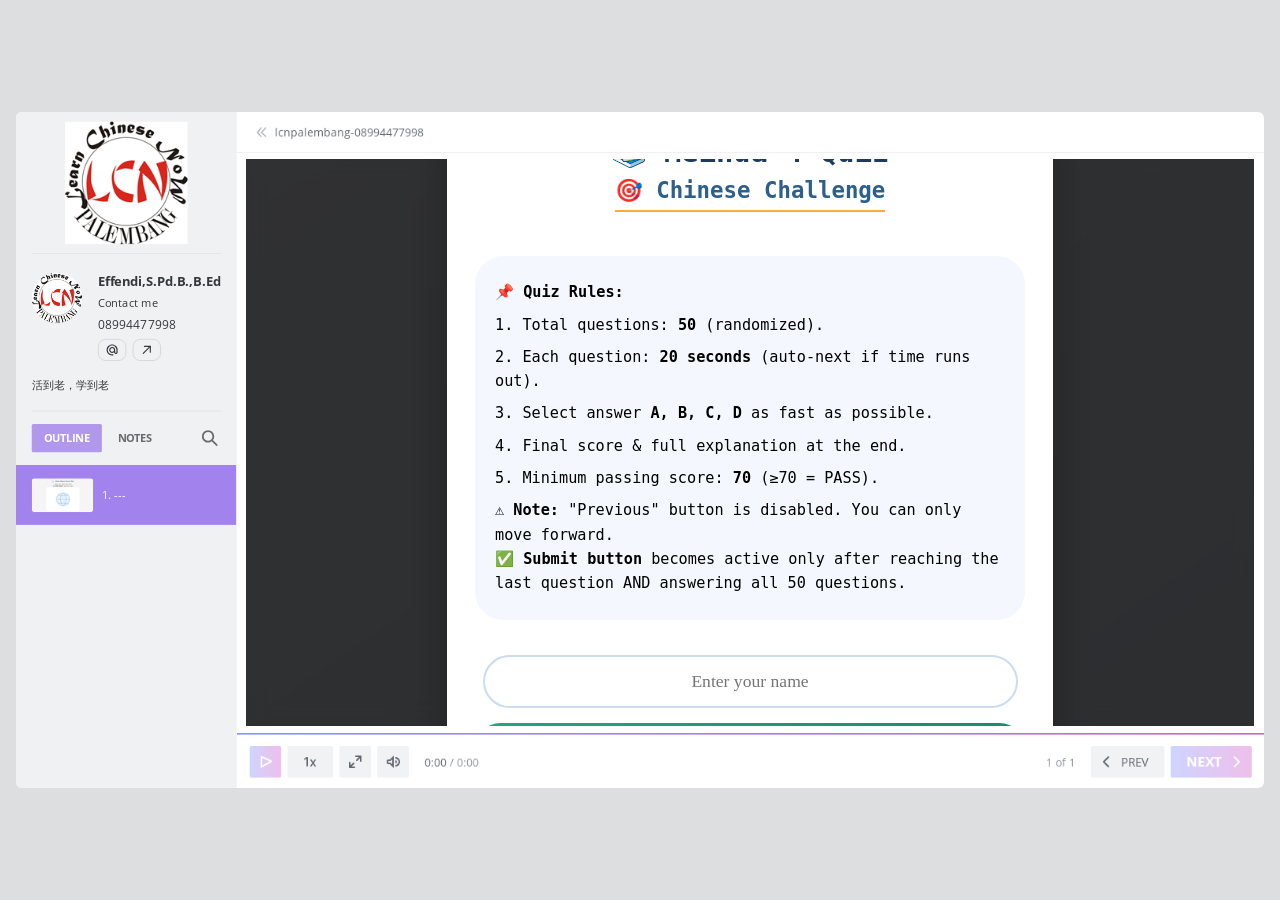
==== index.html @ 8b6134a0 "Add files via upload" ====
<!DOCTYPE html>
<!-- Created with iSpring --><!-- 1576 864 --><!--version 11.7.0.5 --><!--type html --><!--mainFolder ./ -->
<html style=background-color:#dcdee0;>
<head>
    <meta http-equiv="Content-Type" content="text/html;charset=utf-8"/><meta name="viewport" content="width=device-width,initial-scale=1,minimum-scale=1,maximum-scale=1,user-scalable=no"/><meta name="format-detection" content="telephone=no"/><meta name="apple-mobile-web-app-capable" content="yes"/><meta name="apple-mobile-web-app-status-bar-style" content="black"/><meta http-equiv="X-UA-Compatible" content="IE=edge"/><meta name="msapplication-tap-highlight" content="no"/><title>REMEDI2</title><link rel="apple-touch-icon-precomposed" href="data/apple-touch-icon.png"/><link rel="shortcut icon" type="image/ico" href="data/favicon.ico"/><style>body {background-color:#dcdee0;}#spr0_1ec244 {display:none;}</style>
    
    
    <style>
		#playerView {
			position:absolute;
			-webkit-tap-highlight-color:rgba(0,0,0,0);
			-webkit-user-select:none;
			-moz-user-select:none;
			-webkit-touch-callout:none;
			-webkit-user-drag:none;
		}
		#playerView * {
			position:absolute;
		}
		#preloader {
			width: 50px;
			height: 50px;
			position: absolute;
			top: 0;
			left: 0;
			bottom: 0;
			right: 0;
			margin: auto;
			border-radius: 10px;
			background-color: rgba(0, 0, 0, 0.5);
		}

		#preloader::after {
			content: '';
			position: absolute;
			background: url([data-uri]);
			background-size: cover;
			top: 0;
			left: 0;
			bottom: 0;
			right: 0;
			animation: preloader_spin 1s infinite linear;
			-webkit-animation: preloader_spin 1s infinite linear;
		}

		@keyframes preloader_spin { 0% {transform: rotate(0deg);} 100% {transform: rotate(360deg);} }
		@-webkit-keyframes preloader_spin { 0% {-webkit-transform: rotate(0deg);} 100% {-webkit-transform: rotate(360deg);}}
    </style>
</head>
<body>
	<div id="preloader"></div>
	<script src="data/browsersupport.js?489E07B5"></script>
	<script src="data/player.js?489E07B5"></script>
    <div id="content"></div>
    <div id="spr0_1ec244"></div>
    <script>
		document.addEventListener("DOMContentLoaded", () => (function(startup){
			function start(savedPresentationState)
			{
				var presInfo = "eNq9Wctu28oZfhVCRXa2Ism6uouWIqmYMCXqiJSdNAkIihxZc0yRKi/y8QkMnO666HOcXYEuumufpsApuusr9P9nSIkUdXOaNk5Cceab/34b+UuFVq4rX3r1blsRe1eXjU6jedkc9OXLfq/fvuxIjYHc6NelRk9+qVxUYgBPlKEiqw14c/DVc/yV7ZHlzPYfLmvdXq/Z7HR6vS7sP1Wu641u7aKyqFx3GvB0AO8EITFWodWo1VvtWg9gq3XlGt7aF5UEhaFRlNCYWPV6tVOtWa1fI6Ry/fFLxYddZT4nvksvjOrYrfarF/2q4gLge9iSAj+2nVhYEliYwcI///q3X/74l3/99Id///1Pv/z5Z/6Zy1VZxPHq+tPbT29nNK56z5/e5vUADNlR7bcPS5t6VSdYcnEqRVXHlesvzJSuHduf3q4WQRzUqytGCtj1mswIvebLRUVCqFfEe8FDHg6WYXh4vpwnLnrCmnm2/1h5efl8mEmeR2cPj+hcJsxCzCVfKo/4H7zGYUIuKvbGV6sVHIrYK0CuGiwA5rYXEbbMPr18frngaD8qoJvH0asi+uoE7TiPrp9Ar46jUc0teF4UpM3A3BJlyl4R3DoOXufB3eMyR/vEOIwme+Q4jJ4X0L0T6FkB3TmOXicF9Akt124e3awdR8cFuTu1/[base64]/2mmp3ll4Pam7BPoyEhEC3tFonTJ4PTu+OM5fTzy55w/ngLGCG3xFFg1qwZqJhvln4L6p7e8SwmNmiArpnpbXcRLD0tYwLQsdab5xiruNsNThjyYxgO/wmxW0VfEFwyb1Svg+jFlO/fjWvUpmM8rcE4EBtVau9ttdtqtdgMSTEarNHqNXrvbaTFb7ADcIuABXrNABt6zk8zr35g566HMElsp6EkpGt9cClqSYnZajKv/lTG28gBt1vhmQeiScGK7NIHQwSYXeEEYsdyIIEX7tvP4EAaJ7+IS2wTRf6UMBvUBTlHBynZoDIEOGRI/r3DwMHRNlVk1QQIKdGDix1s6ohPTNSlQExvdhiJ/FbWbYE3CAjFZVhpK6xXETPJDXKAARax7Jb+Swh61BuzPK+mUFWo2mt2mcg4ZDWak/8ZhK/vhkMNlSVaU2qnznv1MwgMUzrIGp1DySLsOwXySe0iXdvjcT+I48ItCuOQhJADuQSo8hBDsYGxehDMO3XavtSMd5uxW/3ZrIEnF/c8bGd5NRFlVRuYRMTZ+zWSpd//vwrBcLxi222s35H6eUu2UYRmRcpR26q1av/0aSiUvnxchuyTKopxFJyJO4LsH4mVLCpJm0PxaUmXRlBb+vJJe2W1fJdYBx32NSF+XoHuIlMU5g9ILdik/DgNvbPuE3RN9e00f7JgG/jBwETp7NnDCxN66CgPIuCjq24wT8e2ZR9ysIS45fgUIyENGwqRL4lGf3TIWwZNmz4i3mZnXNKJwPmvrDCFJXKPthA2LI1AvW07HdljVk5iRziPHUPTGdhKRPBAXZxBJEzsmZTLjkKzLqxPyRH23QJtZYZQsZySM8lC2rvvec5kKqh/mF+4CL1kSiZv8kB3msD2wl9R73hltltSn0SP1pSSKgyX9kZlYyZyQihpws2z8uaAPCw/+xXeUPBFXAdaUbBRYJl5MPbImG2l8puEOLCJ26Cw296IFYHybZq5kA7y7ZYmairFG5nFed2yp+fdREJNor0MLzsFYIqHqz4O9G3fAONgov2vKmMbeVq4Zc1DE7w7pSyZnSsAJkjAiJh67y9PKq3CAF6RfRNH/lXq1jkmqIs9x3xIlSTEMta8pljhRRUsT+4pm9UXp1jJ1q6+8U0fYawIhhr8LIszIA/V96j8IwZwtsBsefrl0kJZumvrQGosjRQNS/QBUWwqYpUcOjcQ79Z1oqvrI6k/h/AhuXJXRJvuFzFpHSBiKaaqjd3hQdBwoDHRGPag0gkHiGBQ4fhgqkIKl6JR2pj7eqGYGq/[base64]/0FiYJ54nRA6M8f6+Y8UTg+NgTGCUAR97tvWpCbZGhbJPe0CY1ugsfOzZnihjTfyAv/wgeL/[base64]/bB7xR391o8I/75iabjfZTHbOoG2fRlhZM0TDu9YnM5MZ6aQsrO4qe4E5QMHjeJPy8OpJ0cJ1k5mmYCM3Og9Go74DZiRNnZ4CnyDySOhzkk/V7y+TBjr5ewjgI/lyuPBITxpuiYLbD2ziZB+B4j0BnZ94CJiwKUscMobJiqerr7yGSMH/08oZ+i2lzW974oGDa4/9sK9cgITCzcNpEpWNjdHjPaZ9CG7G2CStrNp1yyaLqPmqGAu1kZKqidijG+WHQnr090DWMzuyqltLD3GXVEnqOwmtcWrsw2leEuCkOnKTIGAffTdXfWQMRCr68z/D2s+AHsWC7a9t3cHBz8O4hPMOeS122h75l4vw+oT8KdpxmYFoVgKTy/k11L9tCWh9yux3HZLmKT3FAM6VSHmaGUXmY0zmKHGNjSDC6TGBI+zbmjChcXXi9OdOoGwFebdiTvM7S+xUm/jqG6UQn6ZomjqEc9lVMZwPuLZD9UbSLU6Dks3qJv9Aubb6HTiTnSSyDbHjZokY6yDNgRSMQthMku6ztQO+VvqGa2H3vySyicUqLBd/5hY3F3qmKdiK7t9uyMhCnmslWmA7h0k4tAXJjB07l5zWoKOB9kHgui02PPrI6BPpDky73w3kIlzFc9ewo8yYvd7/hzDYhcr4hchFyyhyGIk6kG7DFSGJDoYRR4xX2wI+osGYam9ERHLq0Y2cB9XTOvsvL4/mUkpkvFdTg3xHkcbtE+bKQLl/vwUI8YaKwrgJ13N/OkyUYst1Q/sgvIzHc2j6n+HRYNkqhkMzY1wLRLm5nNjbFPhdlaxMm2GYzHSM324Wx0lQhfL7NPGXzKrQM8DZSzciDyKkftvcEg02mUZCETqZeHojXJkhFNtwAcmiHj5CtZhB4e8CZF3IjfX47N02nX9uUINvkT4vEvgphwmy/mX41XZT5SKgFtgvG+MdPP3MYvwClmQHhyt9zwbpmF6KXl/8A0X9jQw==";
				PresentationPlayer.start(presInfo, "content", "playerView", onPlayerInit, savedPresentationState);
				function onPlayerInit(player)
				{
					(function(player){
	(function(player)
{
	function findConnector(win)
	{
		var retries = 0;
		while (!win.ispringPresentationConnector && win.parent && win.parent != win)
		{
			++retries;
			if (retries > 7)
			{
				return null;
			}

			win = win.parent;
		}
		return win.ispringPresentationConnector;
	}

	function getConnector()
	{
		var api = findConnector(window);
		if (!api && window.opener && (typeof(window.opener) != "undefined"))
		{
			api = findConnector(window.opener);
		}
		return api;
	}

	try
	{
		var connector = getConnector();
		if (connector)
		{
			connector.register(player);
		}
	}
	catch (e) {}
})(player);

})(player);

					var preloader = document.getElementById("preloader");
					preloader.parentNode.removeChild(preloader);
				}
			}

			if (startup)
				startup(start);
			else
				start();
		})());
    </script>
</body>
</html>
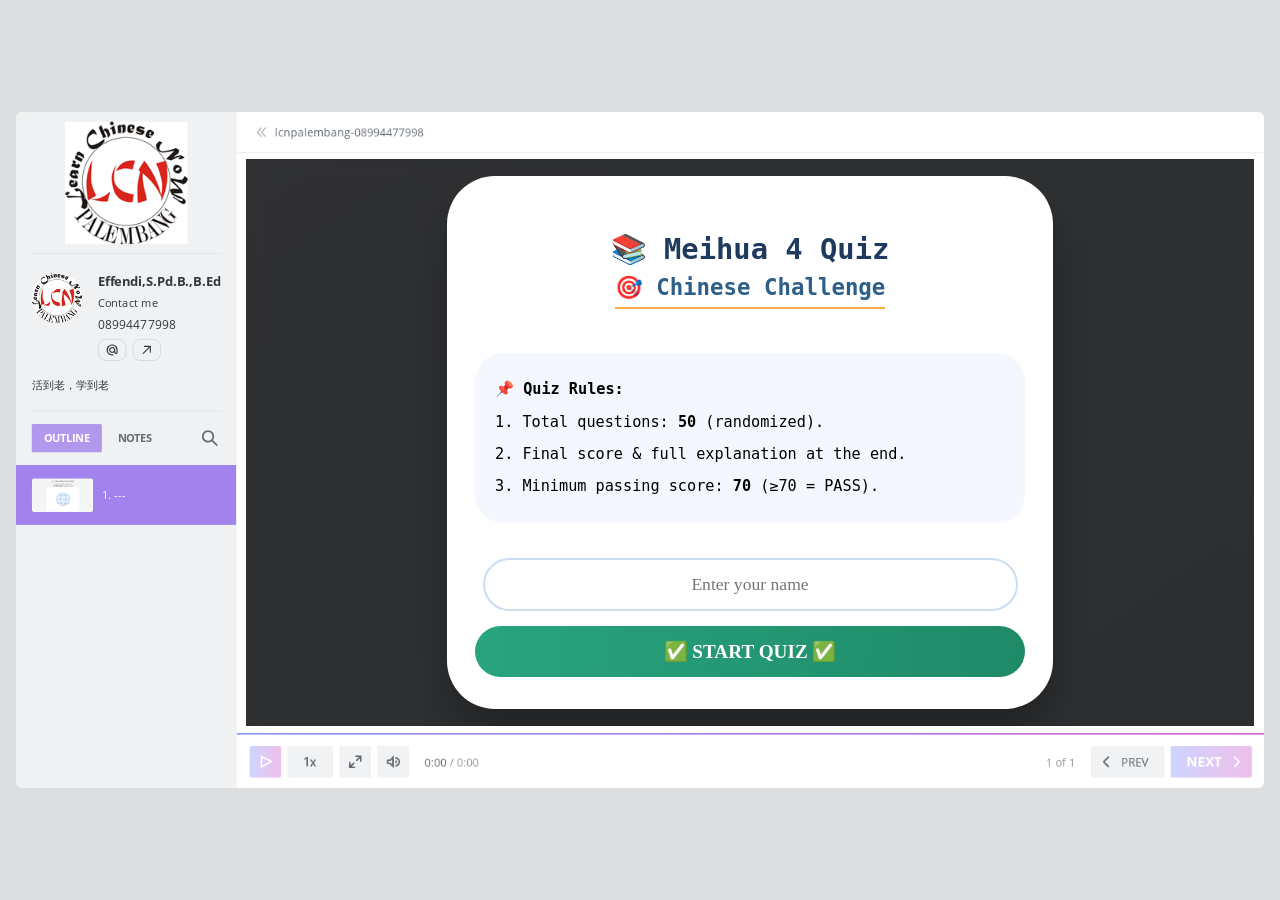
==== commit 8c4d4d2b: "Add files via upload" ====
--- a/index.html
+++ b/index.html
@@ -2,7 +2,7 @@
 <!-- Created with iSpring --><!-- 1576 864 --><!--version 11.7.0.5 --><!--type html --><!--mainFolder ./ -->
 <html style=background-color:#dcdee0;>
 <head>
-    <meta http-equiv="Content-Type" content="text/html;charset=utf-8"/><meta name="viewport" content="width=device-width,initial-scale=1,minimum-scale=1,maximum-scale=1,user-scalable=no"/><meta name="format-detection" content="telephone=no"/><meta name="apple-mobile-web-app-capable" content="yes"/><meta name="apple-mobile-web-app-status-bar-style" content="black"/><meta http-equiv="X-UA-Compatible" content="IE=edge"/><meta name="msapplication-tap-highlight" content="no"/><title>REMEDI2</title><link rel="apple-touch-icon-precomposed" href="data/apple-touch-icon.png"/><link rel="shortcut icon" type="image/ico" href="data/favicon.ico"/><style>body {background-color:#dcdee0;}#spr0_1ec244 {display:none;}</style>
+    <meta http-equiv="Content-Type" content="text/html;charset=utf-8"/><meta name="viewport" content="width=device-width,initial-scale=1,minimum-scale=1,maximum-scale=1,user-scalable=no"/><meta name="format-detection" content="telephone=no"/><meta name="apple-mobile-web-app-capable" content="yes"/><meta name="apple-mobile-web-app-status-bar-style" content="black"/><meta http-equiv="X-UA-Compatible" content="IE=edge"/><meta name="msapplication-tap-highlight" content="no"/><title>REVIEW2</title><link rel="apple-touch-icon-precomposed" href="data/apple-touch-icon.png"/><link rel="shortcut icon" type="image/ico" href="data/favicon.ico"/><style>body {background-color:#dcdee0;}#spr0_3e2be4 {display:none;}</style>
     
     
     <style>
@@ -49,15 +49,15 @@
 </head>
 <body>
 	<div id="preloader"></div>
-	<script src="data/browsersupport.js?489E07B5"></script>
-	<script src="data/player.js?489E07B5"></script>
+	<script src="data/browsersupport.js?E5E2941C"></script>
+	<script src="data/player.js?E5E2941C"></script>
     <div id="content"></div>
-    <div id="spr0_1ec244"></div>
+    <div id="spr0_3e2be4"></div>
     <script>
 		document.addEventListener("DOMContentLoaded", () => (function(startup){
 			function start(savedPresentationState)
 			{
-				var presInfo = "eNq9Wctu28oZfhVCRXa2Ism6uouWIqmYMCXqiJSdNAkIihxZc0yRKi/y8QkMnO666HOcXYEuumufpsApuusr9P9nSIkUdXOaNk5Cceab/34b+UuFVq4rX3r1blsRe1eXjU6jedkc9OXLfq/fvuxIjYHc6NelRk9+qVxUYgBPlKEiqw14c/DVc/yV7ZHlzPYfLmvdXq/Z7HR6vS7sP1Wu641u7aKyqFx3GvB0AO8EITFWodWo1VvtWg9gq3XlGt7aF5UEhaFRlNCYWPV6tVOtWa1fI6Ry/fFLxYddZT4nvksvjOrYrfarF/2q4gLge9iSAj+2nVhYEliYwcI///q3X/74l3/99Id///1Pv/z5Z/6Zy1VZxPHq+tPbT29nNK56z5/e5vUADNlR7bcPS5t6VSdYcnEqRVXHlesvzJSuHduf3q4WQRzUqytGCtj1mswIvebLRUVCqFfEe8FDHg6WYXh4vpwnLnrCmnm2/1h5efl8mEmeR2cPj+hcJsxCzCVfKo/4H7zGYUIuKvbGV6sVHIrYK0CuGiwA5rYXEbbMPr18frngaD8qoJvH0asi+uoE7TiPrp9Ar46jUc0teF4UpM3A3BJlyl4R3DoOXufB3eMyR/vEOIwme+Q4jJ4X0L0T6FkB3TmOXicF9Akt124e3awdR8cFuTu1/[base64]/2mmp3ll4Pam7BPoyEhEC3tFonTJ4PTu+OM5fTzy55w/ngLGCG3xFFg1qwZqJhvln4L6p7e8SwmNmiArpnpbXcRLD0tYwLQsdab5xiruNsNThjyYxgO/wmxW0VfEFwyb1Svg+jFlO/fjWvUpmM8rcE4EBtVau9ttdtqtdgMSTEarNHqNXrvbaTFb7ADcIuABXrNABt6zk8zr35g566HMElsp6EkpGt9cClqSYnZajKv/lTG28gBt1vhmQeiScGK7NIHQwSYXeEEYsdyIIEX7tvP4EAaJ7+IS2wTRf6UMBvUBTlHBynZoDIEOGRI/r3DwMHRNlVk1QQIKdGDix1s6ohPTNSlQExvdhiJ/FbWbYE3CAjFZVhpK6xXETPJDXKAARax7Jb+Swh61BuzPK+mUFWo2mt2mcg4ZDWak/8ZhK/vhkMNlSVaU2qnznv1MwgMUzrIGp1DySLsOwXySe0iXdvjcT+I48ItCuOQhJADuQSo8hBDsYGxehDMO3XavtSMd5uxW/3ZrIEnF/c8bGd5NRFlVRuYRMTZ+zWSpd//vwrBcLxi222s35H6eUu2UYRmRcpR26q1av/0aSiUvnxchuyTKopxFJyJO4LsH4mVLCpJm0PxaUmXRlBb+vJJe2W1fJdYBx32NSF+XoHuIlMU5g9ILdik/DgNvbPuE3RN9e00f7JgG/jBwETp7NnDCxN66CgPIuCjq24wT8e2ZR9ysIS45fgUIyENGwqRL4lGf3TIWwZNmz4i3mZnXNKJwPmvrDCFJXKPthA2LI1AvW07HdljVk5iRziPHUPTGdhKRPBAXZxBJEzsmZTLjkKzLqxPyRH23QJtZYZQsZySM8lC2rvvec5kKqh/mF+4CL1kSiZv8kB3msD2wl9R73hltltSn0SP1pSSKgyX9kZlYyZyQihpws2z8uaAPCw/+xXeUPBFXAdaUbBRYJl5MPbImG2l8puEOLCJ26Cw296IFYHybZq5kA7y7ZYmairFG5nFed2yp+fdREJNor0MLzsFYIqHqz4O9G3fAONgov2vKmMbeVq4Zc1DE7w7pSyZnSsAJkjAiJh67y9PKq3CAF6RfRNH/lXq1jkmqIs9x3xIlSTEMta8pljhRRUsT+4pm9UXp1jJ1q6+8U0fYawIhhr8LIszIA/V96j8IwZwtsBsefrl0kJZumvrQGosjRQNS/QBUWwqYpUcOjcQ79Z1oqvrI6k/h/AhuXJXRJvuFzFpHSBiKaaqjd3hQdBwoDHRGPag0gkHiGBQ4fhgqkIKl6JR2pj7eqGYGq/[base64]/0FiYJ54nRA6M8f6+Y8UTg+NgTGCUAR97tvWpCbZGhbJPe0CY1ugsfOzZnihjTfyAv/wgeL/[base64]/bB7xR391o8I/75iabjfZTHbOoG2fRlhZM0TDu9YnM5MZ6aQsrO4qe4E5QMHjeJPy8OpJ0cJ1k5mmYCM3Og9Go74DZiRNnZ4CnyDySOhzkk/V7y+TBjr5ewjgI/lyuPBITxpuiYLbD2ziZB+B4j0BnZ94CJiwKUscMobJiqerr7yGSMH/08oZ+i2lzW974oGDa4/9sK9cgITCzcNpEpWNjdHjPaZ9CG7G2CStrNp1yyaLqPmqGAu1kZKqidijG+WHQnr090DWMzuyqltLD3GXVEnqOwmtcWrsw2leEuCkOnKTIGAffTdXfWQMRCr68z/D2s+AHsWC7a9t3cHBz8O4hPMOeS122h75l4vw+oT8KdpxmYFoVgKTy/k11L9tCWh9yux3HZLmKT3FAM6VSHmaGUXmY0zmKHGNjSDC6TGBI+zbmjChcXXi9OdOoGwFebdiTvM7S+xUm/jqG6UQn6ZomjqEc9lVMZwPuLZD9UbSLU6Dks3qJv9Aubb6HTiTnSSyDbHjZokY6yDNgRSMQthMku6ztQO+VvqGa2H3vySyicUqLBd/5hY3F3qmKdiK7t9uyMhCnmslWmA7h0k4tAXJjB07l5zWoKOB9kHgui02PPrI6BPpDky73w3kIlzFc9ewo8yYvd7/hzDYhcr4hchFyyhyGIk6kG7DFSGJDoYRR4xX2wI+osGYam9ERHLq0Y2cB9XTOvsvL4/mUkpkvFdTg3xHkcbtE+bKQLl/vwUI8YaKwrgJ13N/OkyUYst1Q/sgvIzHc2j6n+HRYNkqhkMzY1wLRLm5nNjbFPhdlaxMm2GYzHSM324Wx0lQhfL7NPGXzKrQM8DZSzciDyKkftvcEg02mUZCETqZeHojXJkhFNtwAcmiHj5CtZhB4e8CZF3IjfX47N02nX9uUINvkT4vEvgphwmy/mX41XZT5SKgFtgvG+MdPP3MYvwClmQHhyt9zwbpmF6KXl/8A0X9jQw==";
+				var presInfo = "eNq9Wctu28oZfhVCRXa2Ism6uouWokYxYUrUEWk7aRIQFDmy5pgiVV7k4xMYON110ec4uwJddNc+TYFTdNdX6P/PkBIp6mKnaZ3EFGe++e+3Ub5UWOWy8qXbh586uTjvNLrKebMHv3qttnzeH7a79XZ72Otd9J8rZ5UYwFNyq5K7Brw5+Oo5/sr26HJm+/fntW6v12x2Or1eF/YfK5f1Rrd2VllULjsNeDqAd4KQGqvQatY6zYsGwlbrymWjVm+fVRIUhkVRwmJq1evVTrVmtX6NkMrlxy8VH3bJfE59l50Z1Ylb7VfP+lXiAuB72FICP7adWFpSWJjBwj//+rdf/viXf/30h3///U+//Pln8VnIVVnE8ery09tPb2csrnpPn97m9QAM3VHtt/dLm3lVJ1gKcSpFVSeVyy/clK4d25/erhZBHNSrK04K2PWa3Ai95vNZRUGoV8R7wX0eXm+1OR6ezy8TFz1hzTzbf6g8P38+zCTPo7OHR/RSJtxC3CVfKg/4C17jMKFnFXvjq9UKDkX8FSAXDR4Ac9uLKF/mn54/P58JtB8V0M3j6FURfXGCdpxH10+gV8fRqOYWPC8K0uZgYYkyZa8Ibh0Hr/Pg7nGZo31iHEbTPXIcRs8L6N4J9KyA7hxHr5MC+oSWazePbtaOo+OC3J3afmsDvLIsRDDGeQR5xBP9Cwa0WPd2o+CMswmBS4hBhllh44l5GiTPGXukCCgVay25aAw7DWVw3u4pfai1Q3Iut5T2OVEuaqTVvIA/nWcheJq4kcdcWq9+jy52dlcd7nmzmOrxYjnL1ZNOl6d68wIEcjdKgDq1s612K/5Kubz4uVqr1fl2s9pp9jrNFtTyZqvT6DToeb2ORYal1vn4ObWgUNZND9fETzM9LSqDsDfjn0BHTiJa2CsapUuGoHcrHk/p40E85+LxGHBGaIvHwKpZNVAz2Sj/GNQ/vZ2SERmoUqMmDYipXlcX8dLDEhZwLUudab6xirvN8JShCKbJ0K9wm1X0FfUlw+b1Crh+TNnO/bhWfQzm8wqck4FBtdbudpuddqvdgAQboFUavUav3e20uC12AG4RcA+vWSAD79lJ5vVvzJz3UG6JrRTspBSNby4FK0kxOy3Gxf/KGFt5gDZvfLMgdGk4tV2WQOhgkwu8IIx4bkSQon3bebgPg8R3cYlvgui/IsNhfYhTVLCyHRZDoEOGxE8rHDwMXVMHvJogAQIdmPrxlo7sxGxNC9TkRrdBBl9F7SpY07BAbDAgDdJ6BTGT/hAXKEAR614MXklhj1pD/vNKOmWFmo1mt0leQkaDGem/cdjKvj/k8IEyIKR26rxnP9HwAIUXWUNQKHmkXYdgPsk9ZEs7fOoncRz4RSFceh9SAPcgFe5DCHYwtijCGYduu9fakQ5zdqt/uzVUlOL+540M76byQCVj84gYG79mstS7/3dheK4XDNvttRuDfp5S7ZRhOZFylHbqrVq//RpKJS+/LEJ2SZRFeRGdiDqB7x6Ily0pSJph82tJlUUjLfzzSnplt32VWAcc9zUifV2C7iFSFucFlJ6xS/lxGHgT26f8nujba3ZvxyzwR4GL0NmTgRMm9tZVGEDGRVHf5pyob8886mYNcSnwK0BAHnISJltSj/n8lrEIHjV7Rr3NzLxmEYPzWVvnCEURGm0nbFgcg3rZcjq2w6qexJx0HjmBojexk4jmgbg4g0ia2jEtk5mEdF1endJH5rsF2twK42Q5o2GUh/J13feeylRQ/TC/[base64]/[base64]/F8PuKwOxmkHsnTa6GIMiWwMLDuVPMKv/oNKRR5V3pk8UJiBkw4kEV0bXuJiOksRwVV05SVqxHYwRroyg3/YNz0TdXU0KiDwEnwKlECD1W0xxY4hAJaAqkj+V0BNWFOnIRloKaOr/M4jfkPJZCwVg4lyh6HZYVEnkzSgNwYE+cnAVIUCwjdgPuG2FTm851lDGLdLy5mvEShFlv62JzqmkhHS9F0A2yvyBPu5GNQ8l4Fw91okPbgMoLsyA8sluaJ50mRA2O8v+9Y8cTwOBgTGGXAx55t/cYEW6NC2ac9IExrdBY+9mxPyUSTP+B/flC8X+2DiEThOUKmgHyTZk4pOfh6lhlFGre6BuGYLaK7+dyQQm+mUx6qnK5qQC0wATqaaAQyAcAfgkRa2GuK/WQNTZ/3EAhkFqatBDdw7GN+ktIc6CMZsgmqgjlVFfQm5ncQhk9n/LSdxIsgBKqR5LKIDxycNKYX7udnPqxm8YIBMljazK+mHKbyHbQKCFRdM6CKDbIVjATflQahjdT2gqeywU1JQjui4UGIJWtahpJkz9sHvFLfXWnwT/jmKpuN9lOd8KibZNGWFkzZMO706YDLjfXSllZ2FD3CnaBg8LxJxHl1rOjgOsXM0zARmp0HozHfAbNTJ87OAE+ZeyR1OMg30O8sUwQ7+noJ4yD4c7nyaEw5b4aC2Y5o43QegOM9Cp2dewuY8ChIHTOCyoqlqq+/h0jC/NHLG/o1ps11eeMDwbTH33wr1yAhMLNw2kSlY2N0eE9pn0Ib8bYJK2s+nQrJouo+agaBdjI2VVk7FOPiMGjP3+7ZGkZnflVL6WHu8moJPYeIGpfWLoz2FaVuigMnkQHGwXc36u+soQwFf7DP8PaT5AexZLtr23dwcHPw7iE9wZ7LXL6HvuXi/D5hP0p2nGZgWhWAJHn/prqXbSGtD7ndjmO6XMWnOKCZUikPM8OoPMzpJYocY2MoMLpMYUj7NuaMGFxdRL15oVE3ArzasCd5vUjvV5j46ximE52ia5o8gXLYVzGdDbi3QPZH0S6OQMnn9RL/Q7u0+R460SBPYhlkw8sWNdZBniEvGoG0nSD5ZW0Hekf6hmpi972js4jFKS0efC8vbDz2TlW0E9m93R6QoXyjmXyF6xAu7dQSIDd24FR+UYOKAt4Fiefy2PTYA69DoD806XI/nIdwGcNVz44yb4py9xvBbBMiLzdELkJOmcMg8lS5AluMFT4UKhg1XmEP/IgKa6axGR3BoUs7dhZQT+f8u7w8XkwpmflSQQ3xHUEet0tULEvp8uUeLMQTJgrvKlDH/e08WYIh2w3lj+IyEsOt7XOKT4dloxQKyYx/LRDt4nZmY1PuC1G2NuGCbTbTMXKzXRgrTRXC59vMU7aoQssAbyPVjDyInPphe08w+GQaBUnoZOrlgXhtglTkww0gR3b4ANlqBoG3B5x5ITfS57dz03T6tU0Jsk3+tEjsqxAmzPab6VfT5YEYCbXAdsEY//jpZwETF6A0MyBcxXsuWNf8QvT8/B+vEGNl";
 				PresentationPlayer.start(presInfo, "content", "playerView", onPlayerInit, savedPresentationState);
 				function onPlayerInit(player)
 				{
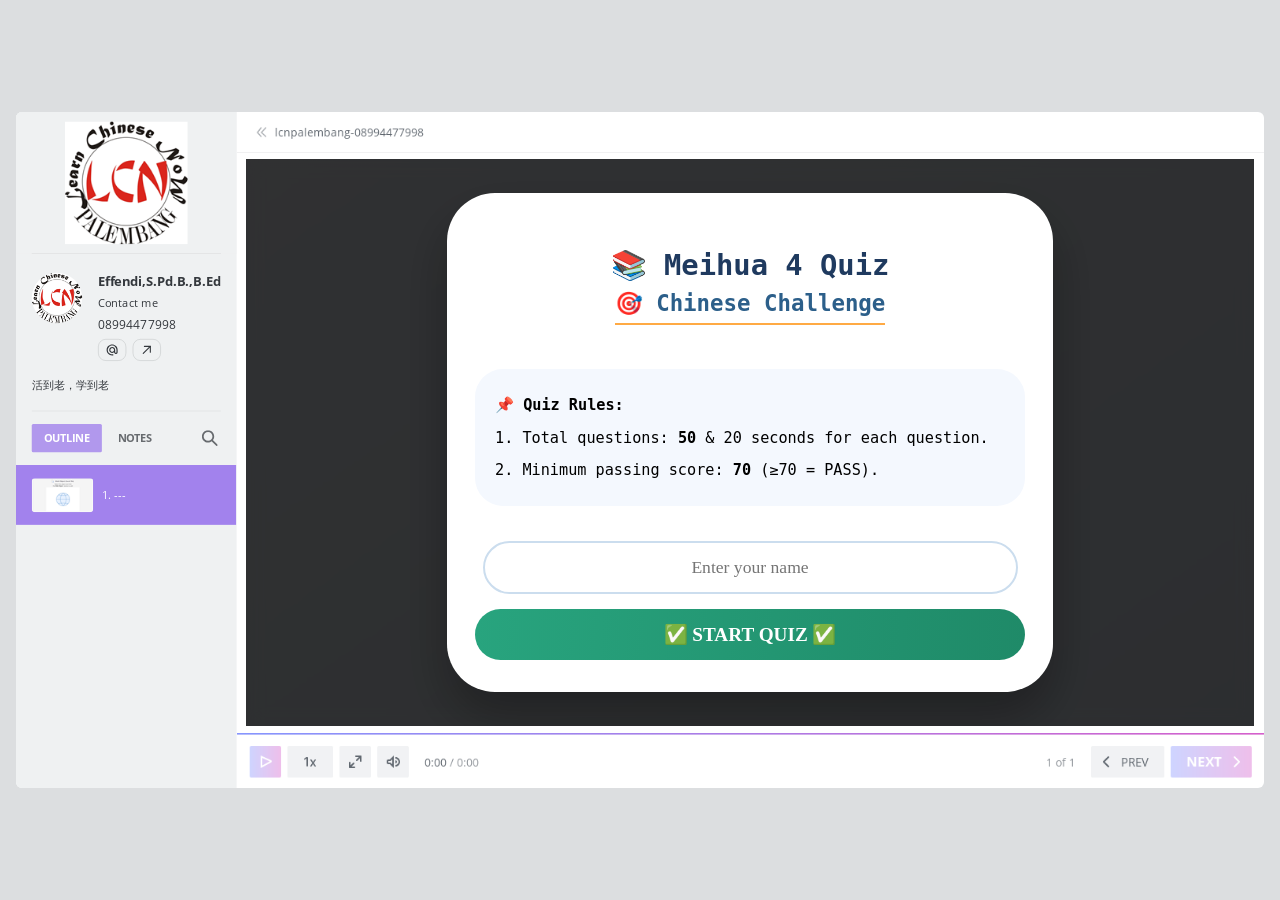
==== commit e9102a56: "Add files via upload" ====
--- a/index.html
+++ b/index.html
@@ -2,7 +2,7 @@
 <!-- Created with iSpring --><!-- 1576 864 --><!--version 11.7.0.5 --><!--type html --><!--mainFolder ./ -->
 <html style=background-color:#dcdee0;>
 <head>
-    <meta http-equiv="Content-Type" content="text/html;charset=utf-8"/><meta name="viewport" content="width=device-width,initial-scale=1,minimum-scale=1,maximum-scale=1,user-scalable=no"/><meta name="format-detection" content="telephone=no"/><meta name="apple-mobile-web-app-capable" content="yes"/><meta name="apple-mobile-web-app-status-bar-style" content="black"/><meta http-equiv="X-UA-Compatible" content="IE=edge"/><meta name="msapplication-tap-highlight" content="no"/><title>REVIEW2</title><link rel="apple-touch-icon-precomposed" href="data/apple-touch-icon.png"/><link rel="shortcut icon" type="image/ico" href="data/favicon.ico"/><style>body {background-color:#dcdee0;}#spr0_3e2be4 {display:none;}</style>
+    <meta http-equiv="Content-Type" content="text/html;charset=utf-8"/><meta name="viewport" content="width=device-width,initial-scale=1,minimum-scale=1,maximum-scale=1,user-scalable=no"/><meta name="format-detection" content="telephone=no"/><meta name="apple-mobile-web-app-capable" content="yes"/><meta name="apple-mobile-web-app-status-bar-style" content="black"/><meta http-equiv="X-UA-Compatible" content="IE=edge"/><meta name="msapplication-tap-highlight" content="no"/><title>REVIEW2</title><link rel="apple-touch-icon-precomposed" href="data/apple-touch-icon.png"/><link rel="shortcut icon" type="image/ico" href="data/favicon.ico"/><style>body {background-color:#dcdee0;}#spr0_496f60 {display:none;}</style>
     
     
     <style>
@@ -49,15 +49,15 @@
 </head>
 <body>
 	<div id="preloader"></div>
-	<script src="data/browsersupport.js?E5E2941C"></script>
-	<script src="data/player.js?E5E2941C"></script>
+	<script src="data/browsersupport.js?35D12CBA"></script>
+	<script src="data/player.js?35D12CBA"></script>
     <div id="content"></div>
-    <div id="spr0_3e2be4"></div>
+    <div id="spr0_496f60"></div>
     <script>
 		document.addEventListener("DOMContentLoaded", () => (function(startup){
 			function start(savedPresentationState)
 			{
-				var presInfo = "eNq9Wctu28oZfhVCRXa2Ism6uouWokYxYUrUEWk7aRIQFDmy5pgiVV7k4xMYON110ec4uwJddNc+TYFTdNdX6P/PkBIp6mKnaZ3EFGe++e+3Ub5UWOWy8qXbh586uTjvNLrKebMHv3qttnzeH7a79XZ72Otd9J8rZ5UYwFNyq5K7Brw5+Oo5/sr26HJm+/fntW6v12x2Or1eF/YfK5f1Rrd2VllULjsNeDqAd4KQGqvQatY6zYsGwlbrymWjVm+fVRIUhkVRwmJq1evVTrVmtX6NkMrlxy8VH3bJfE59l50Z1Ylb7VfP+lXiAuB72FICP7adWFpSWJjBwj//+rdf/viXf/30h3///U+//Pln8VnIVVnE8ery09tPb2csrnpPn97m9QAM3VHtt/dLm3lVJ1gKcSpFVSeVyy/clK4d25/erhZBHNSrK04K2PWa3Ai95vNZRUGoV8R7wX0eXm+1OR6ezy8TFz1hzTzbf6g8P38+zCTPo7OHR/RSJtxC3CVfKg/4C17jMKFnFXvjq9UKDkX8FSAXDR4Ac9uLKF/mn54/P58JtB8V0M3j6FURfXGCdpxH10+gV8fRqOYWPC8K0uZgYYkyZa8Ibh0Hr/Pg7nGZo31iHEbTPXIcRs8L6N4J9KyA7hxHr5MC+oSWazePbtaOo+OC3J3afmsDvLIsRDDGeQR5xBP9Cwa0WPd2o+CMswmBS4hBhllh44l5GiTPGXukCCgVay25aAw7DWVw3u4pfai1Q3Iut5T2OVEuaqTVvIA/nWcheJq4kcdcWq9+jy52dlcd7nmzmOrxYjnL1ZNOl6d68wIEcjdKgDq1s612K/5Kubz4uVqr1fl2s9pp9jrNFtTyZqvT6DToeb2ORYal1vn4ObWgUNZND9fETzM9LSqDsDfjn0BHTiJa2CsapUuGoHcrHk/p40E85+LxGHBGaIvHwKpZNVAz2Sj/GNQ/vZ2SERmoUqMmDYipXlcX8dLDEhZwLUudab6xirvN8JShCKbJ0K9wm1X0FfUlw+b1Crh+TNnO/bhWfQzm8wqck4FBtdbudpuddqvdgAQboFUavUav3e20uC12AG4RcA+vWSAD79lJ5vVvzJz3UG6JrRTspBSNby4FK0kxOy3Gxf/KGFt5gDZvfLMgdGk4tV2WQOhgkwu8IIx4bkSQon3bebgPg8R3cYlvgui/IsNhfYhTVLCyHRZDoEOGxE8rHDwMXVMHvJogAQIdmPrxlo7sxGxNC9TkRrdBBl9F7SpY07BAbDAgDdJ6BTGT/hAXKEAR614MXklhj1pD/vNKOmWFmo1mt0leQkaDGem/cdjKvj/k8IEyIKR26rxnP9HwAIUXWUNQKHmkXYdgPsk9ZEs7fOoncRz4RSFceh9SAPcgFe5DCHYwtijCGYduu9fakQ5zdqt/uzVUlOL+540M76byQCVj84gYG79mstS7/3dheK4XDNvttRuDfp5S7ZRhOZFylHbqrVq//RpKJS+/LEJ2SZRFeRGdiDqB7x6Ily0pSJph82tJlUUjLfzzSnplt32VWAcc9zUifV2C7iFSFucFlJ6xS/lxGHgT26f8nujba3ZvxyzwR4GL0NmTgRMm9tZVGEDGRVHf5pyob8886mYNcSnwK0BAHnISJltSj/n8lrEIHjV7Rr3NzLxmEYPzWVvnCEURGm0nbFgcg3rZcjq2w6qexJx0HjmBojexk4jmgbg4g0ia2jEtk5mEdF1endJH5rsF2twK42Q5o2GUh/J13feeylRQ/TC/[base64]/[base64]/F8PuKwOxmkHsnTa6GIMiWwMLDuVPMKv/oNKRR5V3pk8UJiBkw4kEV0bXuJiOksRwVV05SVqxHYwRroyg3/YNz0TdXU0KiDwEnwKlECD1W0xxY4hAJaAqkj+V0BNWFOnIRloKaOr/M4jfkPJZCwVg4lyh6HZYVEnkzSgNwYE+cnAVIUCwjdgPuG2FTm851lDGLdLy5mvEShFlv62JzqmkhHS9F0A2yvyBPu5GNQ8l4Fw91okPbgMoLsyA8sluaJ50mRA2O8v+9Y8cTwOBgTGGXAx55t/cYEW6NC2ac9IExrdBY+9mxPyUSTP+B/flC8X+2DiEThOUKmgHyTZk4pOfh6lhlFGre6BuGYLaK7+dyQQm+mUx6qnK5qQC0wATqaaAQyAcAfgkRa2GuK/WQNTZ/3EAhkFqatBDdw7GN+ktIc6CMZsgmqgjlVFfQm5ncQhk9n/LSdxIsgBKqR5LKIDxycNKYX7udnPqxm8YIBMljazK+mHKbyHbQKCFRdM6CKDbIVjATflQahjdT2gqeywU1JQjui4UGIJWtahpJkz9sHvFLfXWnwT/jmKpuN9lOd8KibZNGWFkzZMO706YDLjfXSllZ2FD3CnaBg8LxJxHl1rOjgOsXM0zARmp0HozHfAbNTJ87OAE+ZeyR1OMg30O8sUwQ7+noJ4yD4c7nyaEw5b4aC2Y5o43QegOM9Cp2dewuY8ChIHTOCyoqlqq+/h0jC/NHLG/o1ps11eeMDwbTH33wr1yAhMLNw2kSlY2N0eE9pn0Ib8bYJK2s+nQrJouo+agaBdjI2VVk7FOPiMGjP3+7ZGkZnflVL6WHu8moJPYeIGpfWLoz2FaVuigMnkQHGwXc36u+soQwFf7DP8PaT5AexZLtr23dwcHPw7iE9wZ7LXL6HvuXi/D5hP0p2nGZgWhWAJHn/prqXbSGtD7ndjmO6XMWnOKCZUikPM8OoPMzpJYocY2MoMLpMYUj7NuaMGFxdRL15oVE3ArzasCd5vUjvV5j46ximE52ia5o8gXLYVzGdDbi3QPZH0S6OQMnn9RL/Q7u0+R460SBPYhlkw8sWNdZBniEvGoG0nSD5ZW0Hekf6hmpi972js4jFKS0efC8vbDz2TlW0E9m93R6QoXyjmXyF6xAu7dQSIDd24FR+UYOKAt4Fiefy2PTYA69DoD806XI/nIdwGcNVz44yb4py9xvBbBMiLzdELkJOmcMg8lS5AluMFT4UKhg1XmEP/IgKa6axGR3BoUs7dhZQT+f8u7w8XkwpmflSQQ3xHUEet0tULEvp8uUeLMQTJgrvKlDH/e08WYIh2w3lj+IyEsOt7XOKT4dloxQKyYx/LRDt4nZmY1PuC1G2NuGCbTbTMXKzXRgrTRXC59vMU7aoQssAbyPVjDyInPphe08w+GQaBUnoZOrlgXhtglTkww0gR3b4ANlqBoG3B5x5ITfS57dz03T6tU0Jsk3+tEjsqxAmzPab6VfT5YEYCbXAdsEY//jpZwETF6A0MyBcxXsuWNf8QvT8/B+vEGNl";
+				var presInfo = "eNq9Wctu28oZfhVCRXa2Ism6uouWIkcxYUrUEWk7aRIIFDmy5pgiVV7k4xMYON110ec4uwJddNc+TYFTdNdX6P/PkBIp6mKnaZPYFGe++e+3Ub5UWOWy8qXZayj9Rk89Vy4IOW824Fe/TmrnapO06oN+vdbqtJ8rZ5UYwBNyq5G7Brw5+Oo5/sr26HJm+/fntW6v12x2Or1eF/YfK5f1Rrd2VllULjsNeDqAd4KQmqtw2uzWG412C2CrdeWyUau3zyoJCsOiKGExndbr1U61Nm39GiGVy49fKj7skvmc+i47M6tjt9qvnvWrxAXA97ClBH5sO7G0pLAwg4V//vVvv/zxL//66Q///vuffvnzz+KzkKuyiOPV5ae3n97OWFz1nj69zesBGLqj2m/vlzbzqk6wFOJUiqqOK5dfuCldO7Y/vV0tgjioV1ecFLDrNbkRes3ns4qCUK+I94L7PLzeanM8PJ9fJi56YjrzbP+h8vz8+TCTPI/OHh7RS5lwC3GXfKk84C94jcOEnlXsja9WKzgU8VeAXDR4AMxtL6J8mX96/vx8JtB+VEA3j6NXRfTFCdpxHl0/gV4dR6OaW/C8KEibg4UlypS9Irh1HLzOg7vHZY72iXEYTffIcRg9L6B7J9CzArpzHL1OCugTWq7dPLpZO46OC3J3avutDfDKshDBGOcR5BFP9C8Y0GLd242CM84mBC4hBhlmhY0n5mmQPGfskSKgNKy15KIx6DQU9bzdU/rnzd6AnMstpX1OlIsaaTUv4G/nWQieJm7kMZfWq9+ji53dVYd73iqmerxYznL1pNPlqd68AIHcjRKgTu1sq92Kv1IuL36u1mp1vt2sdpq9TrMFtbzZ6jQ6DXper2ORYal1Pn5OLSiUddPDNfGnmZ4WlUHYm/FPoCMnES3sFY3SJVPQuxWPp/TxIJ5z8XgMOCO0xWMwrU1roGayUf4xqH96OyFDompSoyapxNKuq4t46WEJC7iWpc4031jF3WZ4ylAE03jgV7jNKsaK+pJp83oFXD+mbOd+XKs+BvN5Bc7JwKBaa3e7zU671W5AgqlolUav0Wt3Oy1uix2AWwTcw2sWyMB7dpJ5/Rsz5z2UW2IrBTspReObS8FKUsxOi3HxvzLGVh6gzRvfLAhdGk5slyUQOtjkAi8II54bEaRo33Ye7sMg8V1c4psg+q/IYFAf4BQVrGyHxRDokCHx0woHD9PQNZVXEyRAoANTP97SkZ2YrWmBmtzoNoj6VdSugjUNC8RUlTRI6xXELPpDXKAARax7ob6Swh61BvzPK+mUFWo2mt0meQkZHWak/8ZhK/v+kMNVRSWkduq8Zz/R8ACFF1lDUCh5pF2HYD7JPWRLO3zqJ3Ec+EUhXHofUgD3IBXuQwh2MLYowhmHbrvX2pEOc3arf7s1UJTi/ueNDO8msqqRkXVEjI1fM1nq3f+7MDzXC4bt9toNtZ+nVDtlWE6kHKWdeqvWb7+GUsnLL4uQXRJlUV5EJ6JO4LsH4mVLCpJm0PxaUmXRSAv/vpJe2W1fJdYBx32NSF+XoHuIlMV5AaVn7FJ+HAbe2PYpvyf69prd2zEL/GHgInT2ZOKEib11FQaQcVHUtzkn6tszj7pZQ1wK/AoQkIechMWW1GM+v2UsgkfdnlFvMzOvWcTgfNbWOUJRhEbbCRsWR6BetpyO7bBqJDEnnUeOoeiN7SSieSAuziCSJnZMy2TGIV2XVyf0kflugTa3wihZzmgY5aF83fC9pzIVVD/ML9wGXrKkijD5ITvMYXtgL5n3tDPaLJnPogfmK0kUB0v2IzcxyZyQihoIs2z8uWD3Cw9+4ltGH6lLgDWjGwWWiRczj67pRhqfa7gDi6gdOovNvWgBGN9mmSv5AO9uWaKmcqzTeZzXHVtq/n0UxDTa69CCczCWaKj582Dvxi0wDjbK75oyZrG3lWvGHRSJu0P6ksmZEnCCJIyohcdu87TyKhzgBekXMfR/pV6tY5JqyHPcn8qKQkxT6+tkKk80earLfaJP+7JyPbWMaZ+800bYawIphn8LKs3oPfN95t9LwZwv8Bsefrl0kJZhWcZwOpZHRAdS/QBUW0qYpUcOjeRb7Z1sacZo2r+B8yO4cVVGm+yXMmsdIWESy9JG7/Cg7DhQGNiMeVBpJJPGMShw/DBUIIKl6JR2ljHeqGYFq/[base64]/yDedO3NEtHo6qBk+BVogQeaGiPLXAABbQE0obyuwJqzJw4CctAXRtd53E68x9KIGGtHEqUPQ7LCok8HqcBuTEmzk8CpChTIHQD7htgU5nPd5YxiA2/uJjxEoVabBkja2LoIh2nim6YYHtFHnMnH4OS9xoY7kaHtAeXEWRHfmCxNE88T4ocGOP9fceKJwbHwZjAKAM+9mwbNxbYGhXKPu0BYVqjs/CxZ3tCxrr8Af/zg+L9ah9EJArPETIB5Js0c0rJwdezzCjSuDV0CMdsEd3N54YUejOZ8FDldDUTaoEF0OFYJ5AJAP4QJNLCXlPsJ2to+ryHQCCzMG0luIFjH/OTlKZqDGXIJqgK1kRT0JuY30EYPp3x03YSL4IQqEaSyyI+cHDSmF64n5/[base64]/A8R6Fzs69BUx4FKSOGUJlxVLVN95DJGH+GOUN4xrT5rq88YFg2uNvvpVrkBCYWThtotKxMTq8p7RPoY1424SVNZ9OhWRRdR81k0A7GVmarB+KcXEYtOdv92wNozO/qqX0MHd5tYSeQ0SNS2sXRvuKUjfFgZOIinHw3Y32u+lAhoKv7jO8/ST5QSzZ7tr2HRzcHLx7SE+w5zKX76FvuTi/T9iPkh2nGZhWBSBJ3r+p7mVbSOtDbrfjmC5X8SkOaKZUysPMMCoPc3qJIsfYmAqMLhMY0r6NOSMGVxdRb15o1I0ArzbsSV4v0vsVJv46hulEpxi6Lo+hHPY1TGcT7i2Q/VG0iyNQ8nm9xP/QLm2+h06k5kksg2x42aJGBsgz4EUjkLYTJL+s7UDvSN/ULOy+d3QWsTilxYPv5YWNx96pinYiu7fbKhnIN7rFV7gO4dJOLQFyYwdO5Rc1qCjgXZB4Lo9Njz3wOgT6Q5Mu98N5CJcxXPXsKPOmKHe/Ecw2IfJyQ+Qi5JQ5TCJPlCuwxUjhQ6GCUeMV9sCPqLBumZvRERy6tGNnAfV0zr/Ly+PFlJKZLxXUFN8R5HG7RMWylC5f7sFCPGGi8K4CddzfzpMlGLLdUP4oLiMx3No+p/h0WDZLoZDM+NcC0S5uZza25L4QZWsTLthmMx0jN9uFsdLSIHy+zTxliyq0DPA2Us3Ig8ipH7b3BJNPplGQhE6mXh6I1yZIRT7cAHJohw+QrVYQeHvAmRdyI31+OzdNp1/blCDb5E+LxL4KYcFsv5l+dUNWxUioB7YLxvjHTz8LmLgApZkB4Srec8G65hei5+f/AIr2Y2Q=";
 				PresentationPlayer.start(presInfo, "content", "playerView", onPlayerInit, savedPresentationState);
 				function onPlayerInit(player)
 				{
